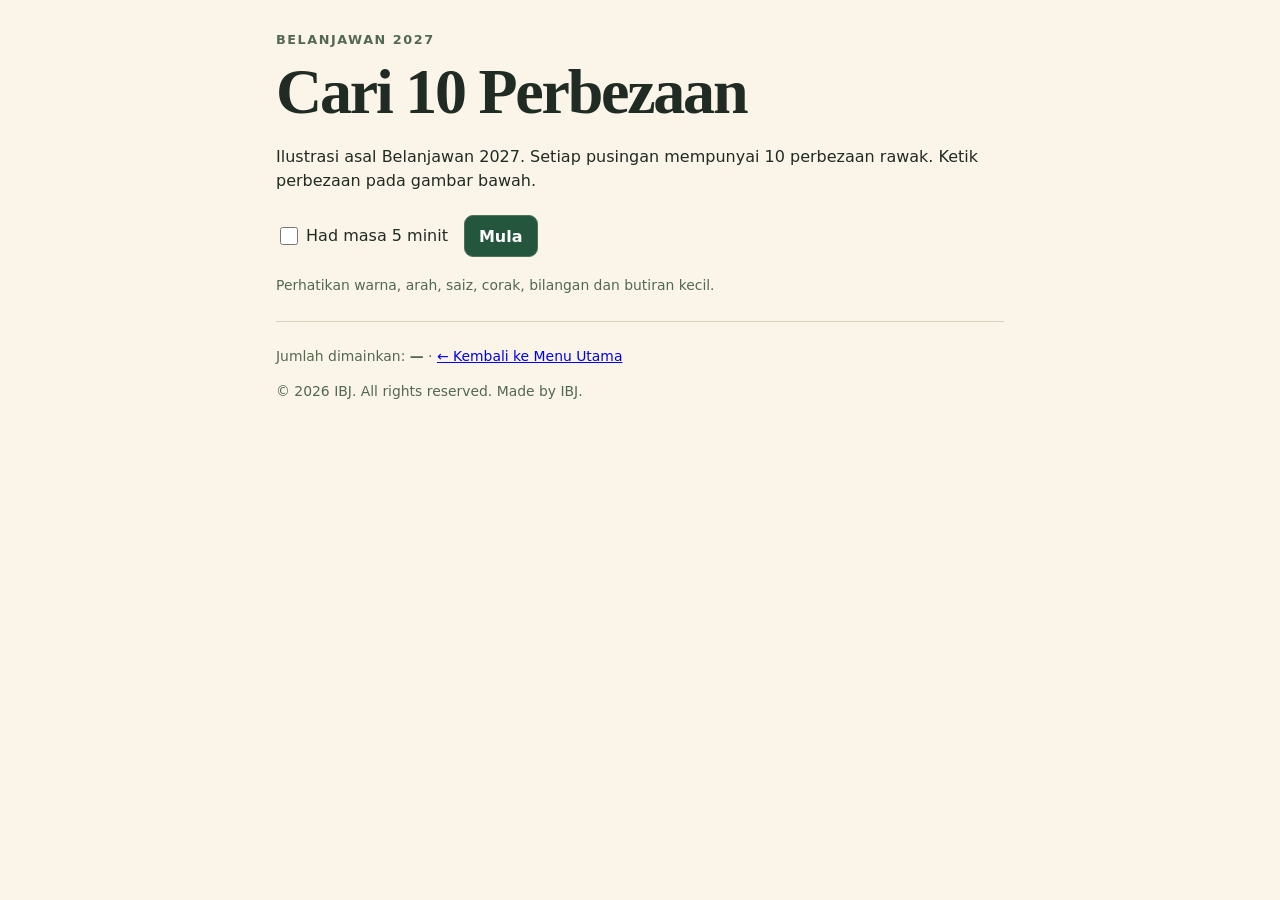
==== index.html @ 25b00d24 "Restore original Belanjawan illustration with randomized varied differences" ====
<!doctype html>
<html lang="ms"><head><meta charset="utf-8"><meta name="viewport" content="width=device-width,initial-scale=1"><meta name="theme-color" content="#24553d"><title>Belanjawan 2027 — Cari Perbezaan</title></head>
<body><p id="loading" role="status">Memuatkan ilustrasi Belanjawan…</p>
<script>
(async()=>{
  try{
    const response=await fetch('game-original.html?v=3',{cache:'no-cache'});
    if(!response.ok)throw Error('Gambar gagal dimuatkan.');
    const original=await response.text();
    if(!original.includes('function begin(){')||!original.includes("artwork.src='data:image/"))throw Error('Fail permainan tidak lengkap.');
    const upgraded=original+'<scr'+'ipt src="classic-upgrade.js?v=3"></scr'+'ipt>';
    document.open();document.write(upgraded);document.close();
  }catch(error){
    const notice=document.getElementById('loading');
    if(notice){notice.textContent='Permainan gagal dimuatkan. Sila muat semula halaman. ';const link=document.createElement('a');link.href='game-original.html';link.textContent='Buka versi asal';notice.append(link);}
  }
})();
</script></body></html>
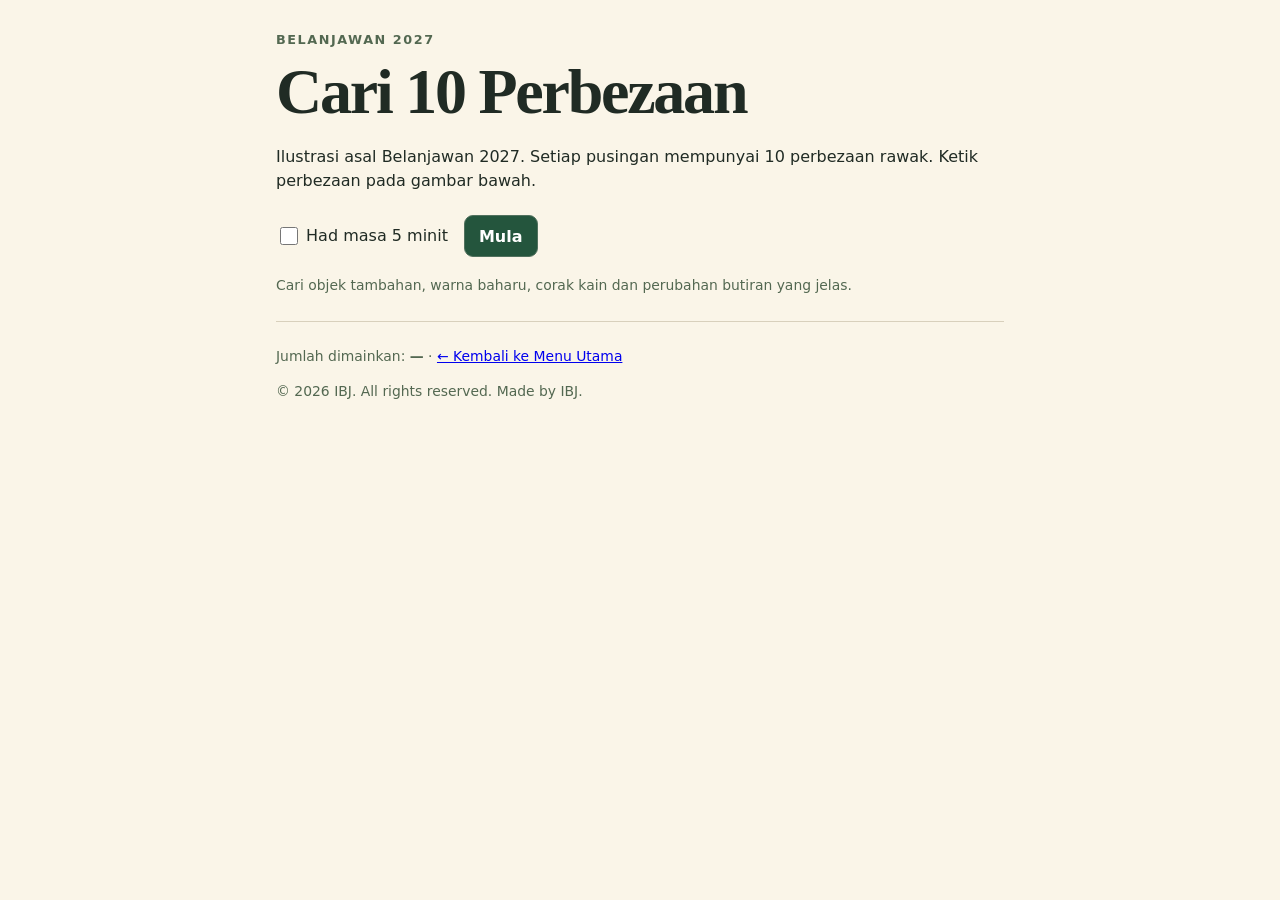
==== commit 97244680: "Replace blurred patch changes with crisp objects, recolours and fabric patterns" ====
--- a/index.html
+++ b/index.html
@@ -4,11 +4,11 @@
 <script>
 (async()=>{
   try{
-    const response=await fetch('game-original.html?v=3',{cache:'no-cache'});
+    const response=await fetch('game-original.html?v=4',{cache:'no-cache'});
     if(!response.ok)throw Error('Gambar gagal dimuatkan.');
     const original=await response.text();
     if(!original.includes('function begin(){')||!original.includes("artwork.src='data:image/"))throw Error('Fail permainan tidak lengkap.');
-    const upgraded=original+'<scr'+'ipt src="classic-upgrade.js?v=3"></scr'+'ipt>';
+    const upgraded=original+'<scr'+'ipt src="crisp-differences.js?v=4"></scr'+'ipt><scr'+'ipt src="classic-upgrade.js?v=4"></scr'+'ipt>';
     document.open();document.write(upgraded);document.close();
   }catch(error){
     const notice=document.getElementById('loading');
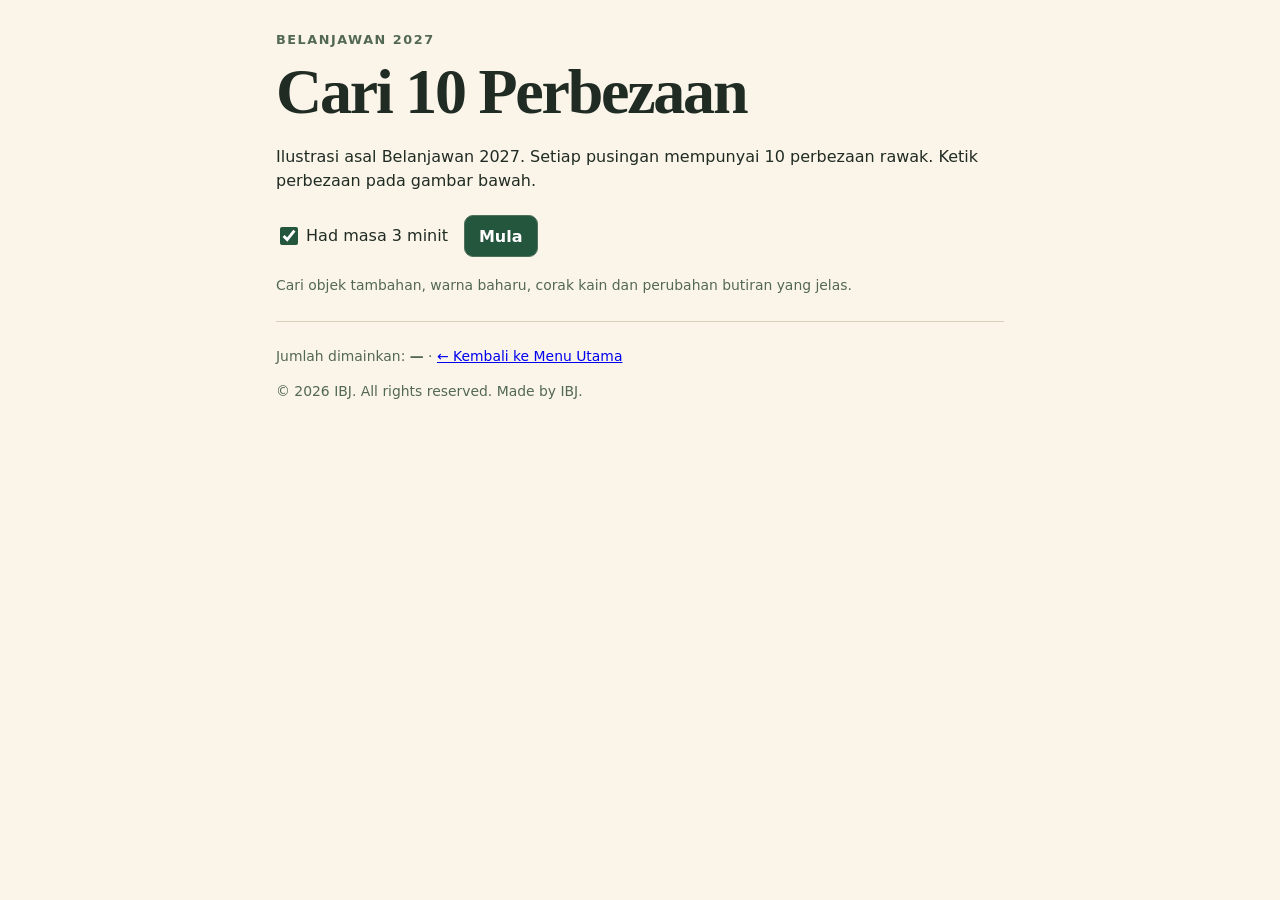
==== commit 4f743069: "Enable the three-minute timer by default" ====
--- a/index.html
+++ b/index.html
@@ -4,11 +4,11 @@
 <script>
 (async()=>{
   try{
-    const response=await fetch('game-original.html?v=4',{cache:'no-cache'});
+    const response=await fetch('game-original.html?v=5',{cache:'no-cache'});
     if(!response.ok)throw Error('Gambar gagal dimuatkan.');
-    const original=await response.text();
+    const original=(await response.text()).replace('Had masa 5 minit','Had masa 3 minit');
     if(!original.includes('function begin(){')||!original.includes("artwork.src='data:image/"))throw Error('Fail permainan tidak lengkap.');
-    const upgraded=original+'<scr'+'ipt src="crisp-differences.js?v=4"></scr'+'ipt><scr'+'ipt src="classic-upgrade.js?v=4"></scr'+'ipt>';
+    const upgraded=original+'<scr'+'ipt src="crisp-differences.js?v=5"></scr'+'ipt><scr'+'ipt src="classic-upgrade.js?v=5"></scr'+'ipt>';
     document.open();document.write(upgraded);document.close();
   }catch(error){
     const notice=document.getElementById('loading');
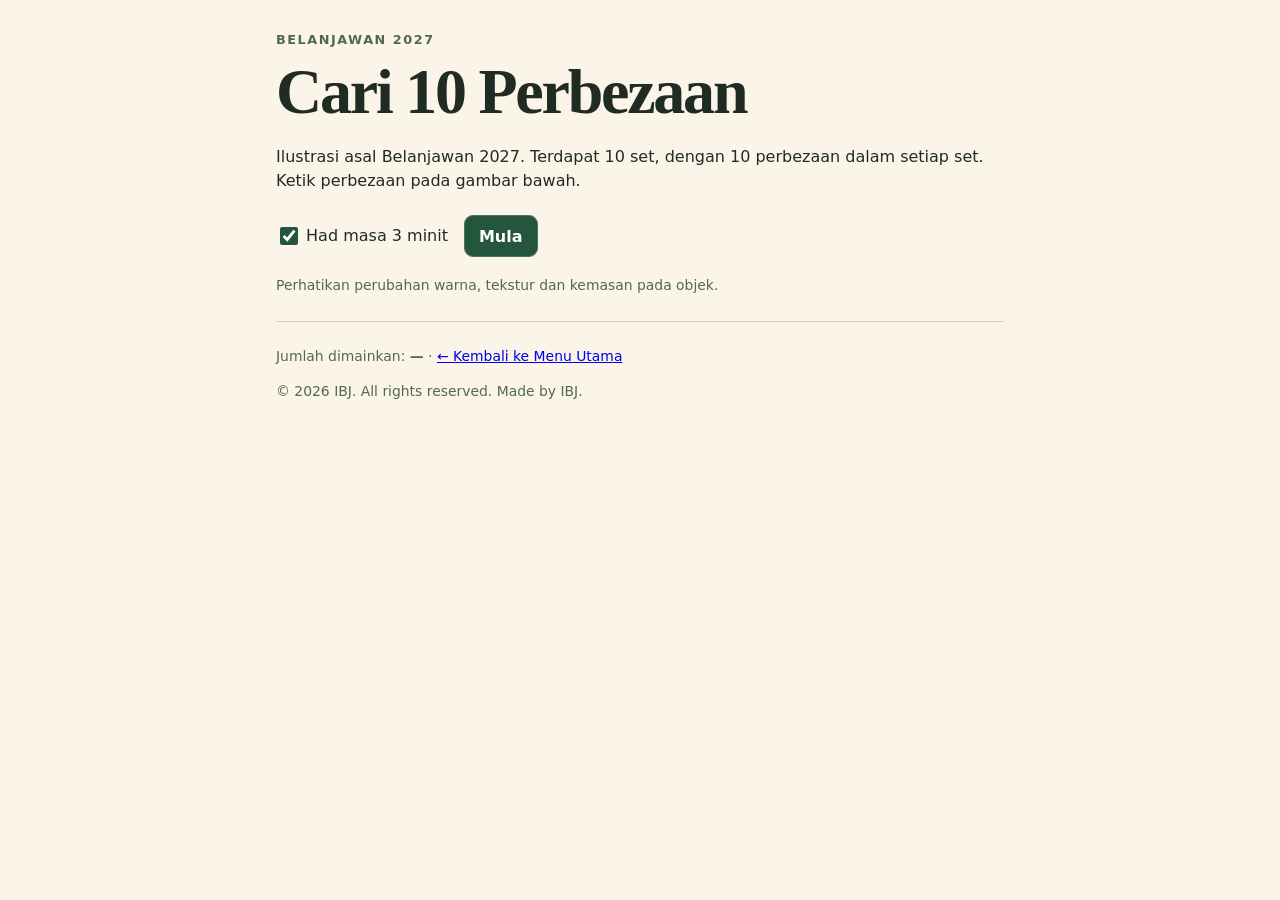
==== commit 27019192: "Publish ten regenerated Belanjawan difference sets" ====
--- a/index.html
+++ b/index.html
@@ -8,7 +8,7 @@
     if(!response.ok)throw Error('Gambar gagal dimuatkan.');
     const original=(await response.text()).replace('Had masa 5 minit','Had masa 3 minit');
     if(!original.includes('function begin(){')||!original.includes("artwork.src='data:image/"))throw Error('Fail permainan tidak lengkap.');
-    const upgraded=original+'<scr'+'ipt src="crisp-differences.js?v=5"></scr'+'ipt><scr'+'ipt src="classic-upgrade.js?v=5"></scr'+'ipt>';
+    const upgraded=original+'<scr'+'ipt src="classic-upgrade.js?v=7"></scr'+'ipt>';
     document.open();document.write(upgraded);document.close();
   }catch(error){
     const notice=document.getElementById('loading');
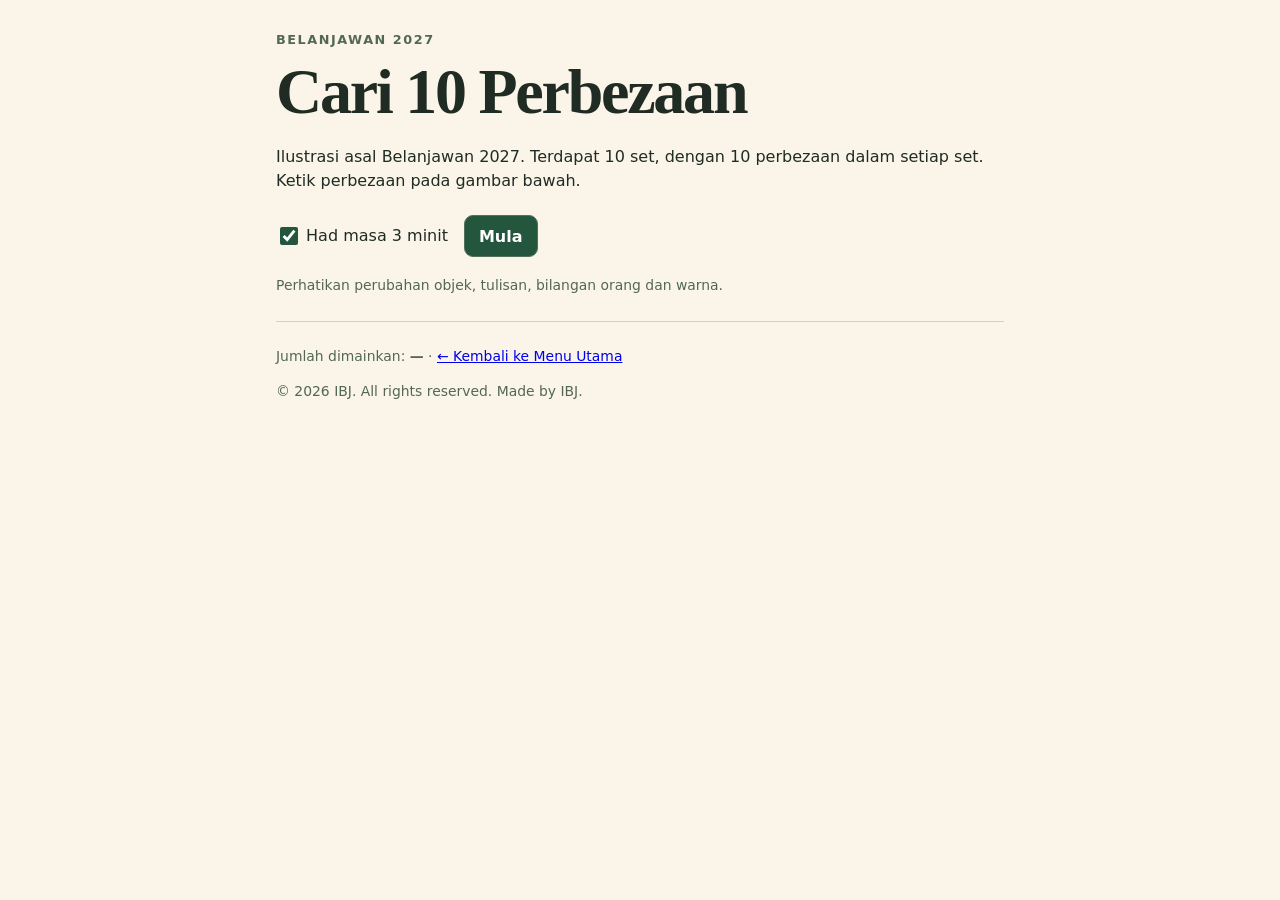
==== commit 0d79bf43: "Publish verified Belanjawan object and person differences" ====
--- a/index.html
+++ b/index.html
@@ -8,7 +8,7 @@
     if(!response.ok)throw Error('Gambar gagal dimuatkan.');
     const original=(await response.text()).replace('Had masa 5 minit','Had masa 3 minit');
     if(!original.includes('function begin(){')||!original.includes("artwork.src='data:image/"))throw Error('Fail permainan tidak lengkap.');
-    const upgraded=original+'<scr'+'ipt src="classic-upgrade.js?v=7"></scr'+'ipt>';
+    const upgraded=original+'<scr'+'ipt src="classic-upgrade.js?v=8"></scr'+'ipt>';
     document.open();document.write(upgraded);document.close();
   }catch(error){
     const notice=document.getElementById('loading');
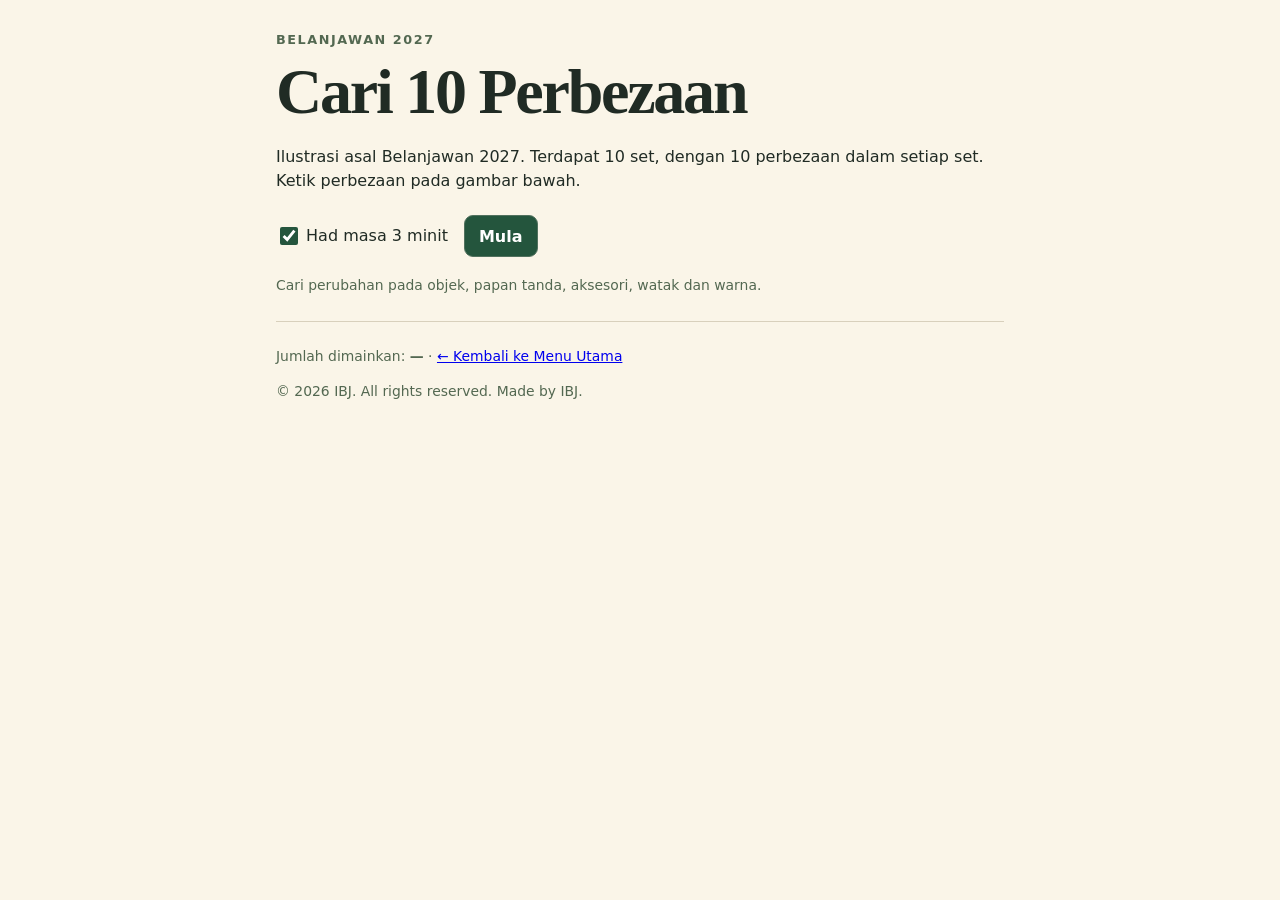
==== commit 060c7ec5: "Redraw ten Belanjawan sets from a broader randomized edit pool" ====
--- a/index.html
+++ b/index.html
@@ -8,7 +8,7 @@
     if(!response.ok)throw Error('Gambar gagal dimuatkan.');
     const original=(await response.text()).replace('Had masa 5 minit','Had masa 3 minit');
     if(!original.includes('function begin(){')||!original.includes("artwork.src='data:image/"))throw Error('Fail permainan tidak lengkap.');
-    const upgraded=original+'<scr'+'ipt src="classic-upgrade.js?v=8"></scr'+'ipt>';
+    const upgraded=original+'<scr'+'ipt src="classic-upgrade.js?v=9"></scr'+'ipt>';
     document.open();document.write(upgraded);document.close();
   }catch(error){
     const notice=document.getElementById('loading');
